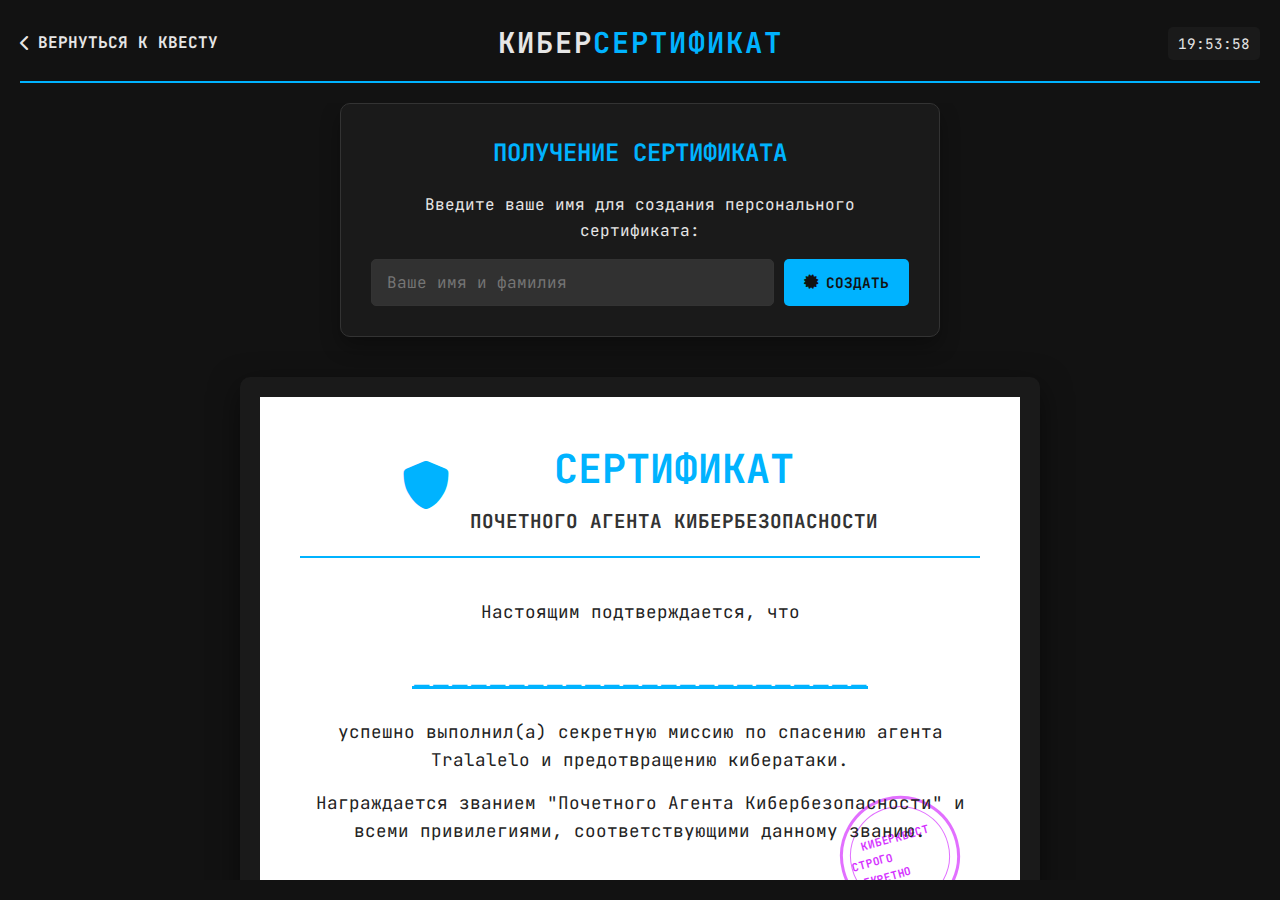
==== certificate.html @ 8b492c82 "Add files via upload" ====
<!DOCTYPE html>
<html lang="ru">
<head>
    <meta charset="UTF-8">
    <meta name="viewport" content="width=device-width, initial-scale=1.0">
    <meta http-equiv="Cache-Control" content="no-cache, no-store, must-revalidate">
    <meta http-equiv="Pragma" content="no-cache">
    <meta http-equiv="Expires" content="0">
    <title>Сертификат - Хакерский Веб-Квест</title>
    <link rel="stylesheet" href="certificate.css">
    <link rel="stylesheet" href="https://cdnjs.cloudflare.com/ajax/libs/font-awesome/6.0.0-beta3/css/all.min.css">
    <link href="https://fonts.googleapis.com/css2?family=JetBrains+Mono:wght@400;700&display=swap" rel="stylesheet">
</head>
<body>
    <div class="container">
        <header>
            <div class="header-left">
                <a href="quest.html" class="back-button"><i class="fas fa-chevron-left"></i> ВЕРНУТЬСЯ К КВЕСТУ</a>
            </div>
            <div class="header-center">
                <h1>КИБЕР<span class="accent">СЕРТИФИКАТ</span></h1>
            </div>
            <div class="header-right">
                <div class="time-display" id="current-time">00:00:00</div>
            </div>
        </header>
        
        <main>
            <div class="certificate-container">
                <div class="certificate-form">
                    <h2>ПОЛУЧЕНИЕ СЕРТИФИКАТА</h2>
                    <p>Введите ваше имя для создания персонального сертификата:</p>
                    <div class="input-group">
                        <input type="text" id="user-name" placeholder="Ваше имя и фамилия" autocomplete="off">
                        <button id="generate-button" class="primary-button">
                            <i class="fas fa-certificate"></i> СОЗДАТЬ
                        </button>
                    </div>
                </div>
                
                <div class="certificate-preview" id="certificate-preview">
                    <div class="certificate" id="certificate">
                        <div class="certificate-header">
                            <div class="certificate-logo">
                                <i class="fas fa-shield-alt"></i>
                            </div>
                            <div class="certificate-title">
                                <h2>СЕРТИФИКАТ</h2>
                                <h3>ПОЧЕТНОГО АГЕНТА КИБЕРБЕЗОПАСНОСТИ</h3>
                            </div>
                        </div>
                        
                        <div class="certificate-body">
                            <p class="certificate-text">Настоящим подтверждается, что</p>
                            <p class="certificate-name" id="certificate-name">________________________</p>
                            <p class="certificate-text">успешно выполнил(а) секретную миссию по спасению агента Tralalelo и предотвращению кибератаки.</p>
                            <p class="certificate-text">Награждается званием "Почетного Агента Кибербезопасности" и всеми привилегиями, соответствующими данному званию.</p>
                        </div>
                        
                        <div class="certificate-footer">
                            <div class="certificate-date">
                                <p id="certificate-date">Дата: </p>
                            </div>
                            <div class="certificate-signature">
                                <p>Spijuniro</p>
                                <p>Руководитель миссии</p>
                            </div>
                        </div>
                        
                        <div class="certificate-stamp">
                            <div class="stamp-inner">
                                <p>КИБЕРКВЕСТ</p>
                                <p>СТРОГО СЕКРЕТНО</p>
                            </div>
                        </div>
                    </div>
                    
                    <button id="download-button" class="secondary-button" disabled>
                        <i class="fas fa-download"></i> СКАЧАТЬ СЕРТИФИКАТ
                    </button>
                </div>
            </div>
        </main>
    </div>
    
    <script src="https://html2canvas.hertzen.com/dist/html2canvas.min.js"></script>
    <script src="certificate.js"></script>
</body>
</html>
---- certificate.css ----
:root {
    --background-color: #121212;
    --terminal-background: #1a1a1a;
    --text-color: #e6e6e6;
    --accent-color: #00B3FF;
    --secondary-color: #cc00ff;
    --button-hover: #0092cc;
    --error-color: #ff3333;
    --success-color: #00c853;
    --warning-color: #ffd600;
}

* {
    margin: 0;
    padding: 0;
    box-sizing: border-box;
}

body {
    font-family: 'JetBrains Mono', monospace;
    background-color: var(--background-color);
    color: var(--text-color);
    line-height: 1.6;
    display: flex;
    flex-direction: column;
    height: 100vh;
}

.container {
    width: 100%;
    max-width: 1400px;
    margin: 0 auto;
    padding: 20px;
    display: flex;
    flex-direction: column;
    height: 100%;
}

/* Header styles */
header {
    display: flex;
    justify-content: space-between;
    align-items: center;
    border-bottom: 2px solid var(--accent-color);
    padding-bottom: 15px;
    margin-bottom: 20px;
}

.header-left, .header-right {
    flex: 1;
}

.header-center {
    flex: 2;
    text-align: center;
}

.header-right {
    text-align: right;
}

h1 {
    font-size: 1.8rem;
    text-transform: uppercase;
    letter-spacing: 2px;
}

.accent {
    color: var(--accent-color);
}

.back-button {
    color: var(--text-color);
    text-decoration: none;
    font-weight: bold;
    display: inline-flex;
    align-items: center;
    transition: color 0.3s ease;
}

.back-button:hover {
    color: var(--accent-color);
}

.back-button i {
    margin-right: 8px;
}

.time-display {
    background-color: var(--terminal-background);
    padding: 5px 10px;
    border-radius: 5px;
    font-size: 0.9rem;
    display: inline-block;
}

/* Main content styles */
main {
    flex: 1;
    overflow-y: auto;
}

.certificate-container {
    display: flex;
    flex-direction: column;
    align-items: center;
    gap: 40px;
}

.certificate-form {
    background-color: var(--terminal-background);
    padding: 30px;
    border-radius: 10px;
    border: 1px solid #333;
    width: 100%;
    max-width: 600px;
    box-shadow: 0 10px 20px rgba(0, 0, 0, 0.3);
}

.certificate-form h2 {
    text-align: center;
    color: var(--accent-color);
    margin-bottom: 20px;
    font-size: 1.5rem;
}

.certificate-form p {
    margin-bottom: 15px;
    text-align: center;
}

.input-group {
    display: flex;
    gap: 10px;
}

#user-name {
    flex: 1;
    padding: 12px 15px;
    border-radius: 5px;
    border: 1px solid #333;
    background-color: rgba(255, 255, 255, 0.1);
    color: var(--text-color);
    font-family: 'JetBrains Mono', monospace;
    font-size: 1rem;
}

#user-name:focus {
    outline: none;
    border-color: var(--accent-color);
    box-shadow: 0 0 0 2px rgba(0, 179, 255, 0.25);
}

.primary-button, .secondary-button {
    padding: 12px 20px;
    border-radius: 5px;
    font-family: 'JetBrains Mono', monospace;
    font-weight: bold;
    font-size: 0.9rem;
    cursor: pointer;
    display: flex;
    align-items: center;
    gap: 8px;
    transition: all 0.3s ease;
    text-transform: uppercase;
}

.primary-button {
    background-color: var(--accent-color);
    color: var(--background-color);
    border: none;
}

.primary-button:hover {
    background-color: var(--button-hover);
    transform: translateY(-2px);
    box-shadow: 0 4px 8px rgba(0, 179, 255, 0.4);
}

.secondary-button {
    background-color: var(--success-color);
    color: var(--background-color);
    border: none;
}

.secondary-button:hover {
    background-color: #00e676;
    transform: translateY(-2px);
    box-shadow: 0 4px 8px rgba(0, 200, 83, 0.4);
}

.secondary-button:disabled {
    background-color: #555;
    color: #999;
    cursor: not-allowed;
    transform: none;
    box-shadow: none;
}

/* Certificate styles */
.certificate-preview {
    width: 100%;
    max-width: 800px;
    display: flex;
    flex-direction: column;
    align-items: center;
    gap: 20px;
}

.certificate {
    width: 100%;
    background-color: #ffffff;
    color: #222;
    padding: 40px;
    border-radius: 10px;
    position: relative;
    box-shadow: 0 10px 30px rgba(0, 0, 0, 0.5);
    border: 20px solid #1a1a1a;
    overflow: hidden;
}

.certificate::before {
    content: "";
    position: absolute;
    top: 0;
    left: 0;
    right: 0;
    bottom: 0;
    background: #ffffff;
    z-index: 0;
}

.certificate-header, .certificate-body, .certificate-footer {
    position: relative;
    z-index: 1;
}

.certificate-header {
    display: flex;
    align-items: center;
    justify-content: center;
    gap: 20px;
    margin-bottom: 40px;
    padding-bottom: 20px;
    border-bottom: 2px solid var(--accent-color);
}

.certificate-logo {
    font-size: 3rem;
    color: var(--accent-color);
}

.certificate-title {
    text-align: center;
}

.certificate-title h2 {
    font-size: 2.5rem;
    color: var(--accent-color);
    margin-bottom: 5px;
}

.certificate-title h3 {
    font-size: 1.2rem;
    color: #333;
}

.certificate-body {
    text-align: center;
    margin-bottom: 40px;
}

.certificate-text {
    margin-bottom: 15px;
    font-size: 1.1rem;
}

.certificate-name {
    font-size: 2rem;
    font-weight: bold;
    color: var(--accent-color);
    margin: 20px 0;
    text-decoration: underline;
}

.certificate-footer {
    display: flex;
    justify-content: space-between;
    align-items: flex-start;
    gap: 20px;
}

.certificate-date, .certificate-signature {
    flex: 1;
}

.certificate-date {
    text-align: left;
}

.certificate-signature {
    text-align: center;
}

.signature {
    margin: 10px 0;
    font-style: italic;
}

.certificate-stamp {
    position: absolute;
    right: 60px;
    bottom: 60px;
    width: 120px;
    height: 120px;
    border: 3px solid rgba(204, 0, 255, 0.7);
    border-radius: 50%;
    display: flex;
    align-items: center;
    justify-content: center;
    transform: rotate(-15deg);
    opacity: 0.8;
}

.stamp-inner {
    width: 100px;
    height: 100px;
    border: 1px solid rgba(204, 0, 255, 0.7);
    border-radius: 50%;
    display: flex;
    flex-direction: column;
    align-items: center;
    justify-content: center;
    font-size: 0.7rem;
    font-weight: bold;
    color: var(--secondary-color);
}

/* Media queries */
@media (max-width: 768px) {
    .certificate {
        padding: 20px;
        border-width: 10px;
    }
    
    .certificate-header {
        flex-direction: column;
        gap: 10px;
    }
    
    .certificate-title h2 {
        font-size: 1.8rem;
    }
    
    .certificate-title h3 {
        font-size: 1rem;
    }
    
    .certificate-name {
        font-size: 1.5rem;
    }
    
    .certificate-footer {
        flex-direction: column;
        align-items: center;
    }
    
    .certificate-date, .certificate-signature {
        text-align: center;
    }
    
    .certificate-stamp {
        right: 30px;
        bottom: 30px;
        width: 90px;
        height: 90px;
    }
    
    .stamp-inner {
        width: 75px;
        height: 75px;
        font-size: 0.6rem;
    }
}
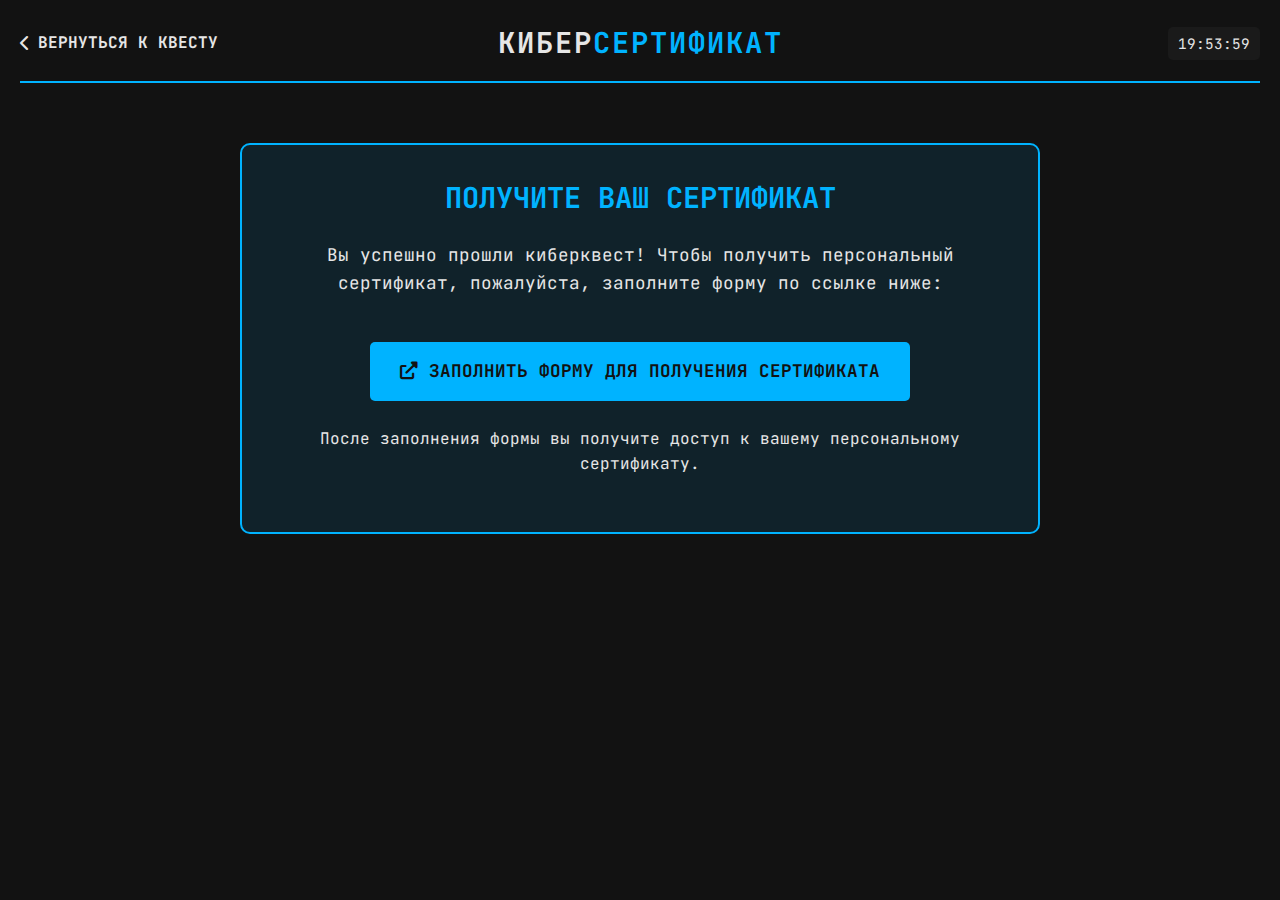
==== commit f53c1e54: "Add files via upload" ====
--- a/certificate.html
+++ b/certificate.html
@@ -10,6 +10,49 @@
     <link rel="stylesheet" href="certificate.css">
     <link rel="stylesheet" href="https://cdnjs.cloudflare.com/ajax/libs/font-awesome/6.0.0-beta3/css/all.min.css">
     <link href="https://fonts.googleapis.com/css2?family=JetBrains+Mono:wght@400;700&display=swap" rel="stylesheet">
+    <style>
+        .github-notice {
+            background-color: rgba(0, 179, 255, 0.1);
+            border: 2px solid var(--accent-color);
+            border-radius: 10px;
+            padding: 30px;
+            margin: 40px auto;
+            text-align: center;
+            max-width: 800px;
+        }
+        
+        .github-notice h3 {
+            color: var(--accent-color);
+            margin-top: 0;
+            margin-bottom: 20px;
+            font-size: 1.8rem;
+        }
+        
+        .github-notice p {
+            margin-bottom: 25px;
+            font-size: 1.1rem;
+            line-height: 1.6;
+        }
+        
+        .github-button {
+            display: inline-block;
+            background-color: var(--accent-color);
+            color: var(--background-color);
+            padding: 15px 30px;
+            border-radius: 5px;
+            text-decoration: none;
+            font-weight: bold;
+            font-size: 1.1rem;
+            transition: all 0.3s ease;
+            margin-top: 20px;
+        }
+        
+        .github-button:hover {
+            background-color: var(--button-hover);
+            transform: translateY(-2px);
+            box-shadow: 0 4px 8px rgba(0, 179, 255, 0.4);
+        }
+    </style>
 </head>
 <body>
     <div class="container">
@@ -26,64 +69,31 @@
         </header>
         
         <main>
-            <div class="certificate-container">
-                <div class="certificate-form">
-                    <h2>ПОЛУЧЕНИЕ СЕРТИФИКАТА</h2>
-                    <p>Введите ваше имя для создания персонального сертификата:</p>
-                    <div class="input-group">
-                        <input type="text" id="user-name" placeholder="Ваше имя и фамилия" autocomplete="off">
-                        <button id="generate-button" class="primary-button">
-                            <i class="fas fa-certificate"></i> СОЗДАТЬ
-                        </button>
-                    </div>
-                </div>
-                
-                <div class="certificate-preview" id="certificate-preview">
-                    <div class="certificate" id="certificate">
-                        <div class="certificate-header">
-                            <div class="certificate-logo">
-                                <i class="fas fa-shield-alt"></i>
-                            </div>
-                            <div class="certificate-title">
-                                <h2>СЕРТИФИКАТ</h2>
-                                <h3>ПОЧЕТНОГО АГЕНТА КИБЕРБЕЗОПАСНОСТИ</h3>
-                            </div>
-                        </div>
-                        
-                        <div class="certificate-body">
-                            <p class="certificate-text">Настоящим подтверждается, что</p>
-                            <p class="certificate-name" id="certificate-name">________________________</p>
-                            <p class="certificate-text">успешно выполнил(а) секретную миссию по спасению агента Tralalelo и предотвращению кибератаки.</p>
-                            <p class="certificate-text">Награждается званием "Почетного Агента Кибербезопасности" и всеми привилегиями, соответствующими данному званию.</p>
-                        </div>
-                        
-                        <div class="certificate-footer">
-                            <div class="certificate-date">
-                                <p id="certificate-date">Дата: </p>
-                            </div>
-                            <div class="certificate-signature">
-                                <p>Spijuniro</p>
-                                <p>Руководитель миссии</p>
-                            </div>
-                        </div>
-                        
-                        <div class="certificate-stamp">
-                            <div class="stamp-inner">
-                                <p>КИБЕРКВЕСТ</p>
-                                <p>СТРОГО СЕКРЕТНО</p>
-                            </div>
-                        </div>
-                    </div>
-                    
-                    <button id="download-button" class="secondary-button" disabled>
-                        <i class="fas fa-download"></i> СКАЧАТЬ СЕРТИФИКАТ
-                    </button>
-                </div>
+            <!-- Уведомление о Google форме -->
+            <div class="github-notice">
+                <h3>ПОЛУЧИТЕ ВАШ СЕРТИФИКАТ</h3>
+                <p>Вы успешно прошли киберквест! Чтобы получить персональный сертификат, пожалуйста, заполните форму по ссылке ниже:</p>
+                <a href="https://docs.google.com/forms/d/e/1FAIpQLSezeqD9j9keHw5bdkyr5uNSpQIVI23DXH-gIv8yxlNK4lICHg/viewform?usp=dialog" target="_blank" class="github-button">
+                    <i class="fas fa-external-link-alt"></i> ЗАПОЛНИТЬ ФОРМУ ДЛЯ ПОЛУЧЕНИЯ СЕРТИФИКАТА
+                </a>
+                <p style="margin-top: 25px; font-size: 1rem;">После заполнения формы вы получите доступ к вашему персональному сертификату.</p>
             </div>
         </main>
     </div>
     
-    <script src="https://html2canvas.hertzen.com/dist/html2canvas.min.js"></script>
-    <script src="certificate.js"></script>
+    <script>
+        // Обновление времени
+        function updateTime() {
+            const now = new Date();
+            let hours = now.getHours().toString().padStart(2, '0');
+            let minutes = now.getMinutes().toString().padStart(2, '0');
+            let seconds = now.getSeconds().toString().padStart(2, '0');
+            document.getElementById('current-time').textContent = `${hours}:${minutes}:${seconds}`;
+        }
+        
+        // Запускаем обновление времени
+        updateTime();
+        setInterval(updateTime, 1000);
+    </script>
 </body>
 </html> 